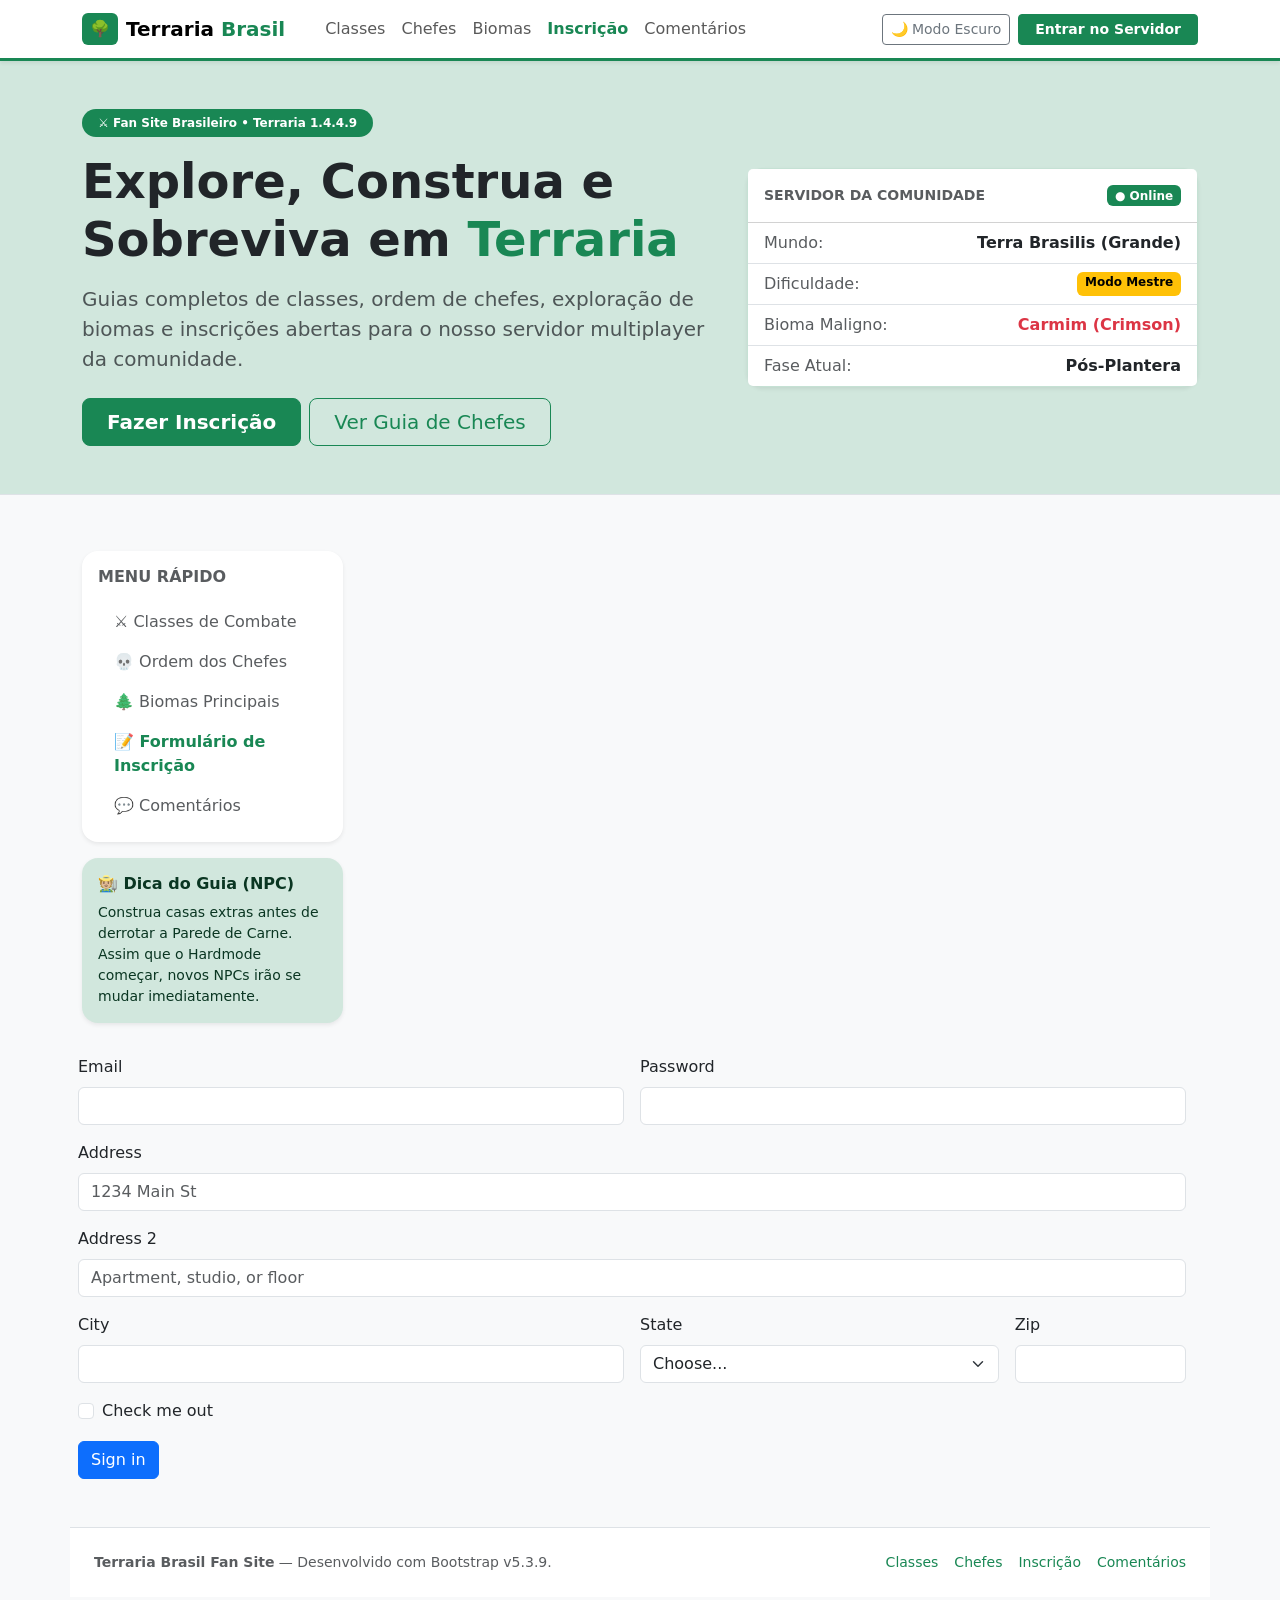
==== html/index.html @ d652e254 "rodapé" ====
<!doctype html>
<html lang="pt-BR" data-bs-theme="light">
<head>
  <meta charset="utf-8">
  <meta name="viewport" content="width=device-width, initial-scale=1">
  <title>Terraria Brasil — Fan Site Oficial da Comunidade</title>
  <link rel="stylesheet" href="../css/bootstrap.min.css">
</head>
<body class="bg-body-tertiary">

  <!-- Barra de Navegação -->
  <nav class="navbar navbar-expand-lg sticky-top bg-body border-bottom border-success border-3 shadow-sm">
    <div class="container">
      <a class="navbar-brand d-flex align-items-center gap-2 fw-bold" href="#">
        <span class="badge text-bg-success fs-6 py-2 px-2">🌳</span>
        <span>Terraria <span class="text-success">Brasil</span></span>
      </a>

      <button class="navbar-toggler" type="button" data-bs-toggle="collapse" data-bs-target="#navbarTerraria" aria-controls="navbarTerraria" aria-expanded="false" aria-label="Alternar navegação">
        <span class="navbar-toggler-icon"></span>
      </button>

      <div class="collapse navbar-collapse" id="navbarTerraria">
        <ul class="navbar-nav me-auto mb-2 mb-lg-0 ms-lg-3">
          <li class="nav-item"><a class="nav-link" href="#classes">Classes</a></li>
          <li class="nav-item"><a class="nav-link" href="#chefes">Chefes</a></li>
          <li class="nav-item"><a class="nav-link" href="#biomas">Biomas</a></li>
          <li class="nav-item"><a class="nav-link fw-semibold text-success" href="#inscricao">Inscrição</a></li>
          <li class="nav-item"><a class="nav-link" href="#comentarios">Comentários</a></li>
        </ul>

        <div class="d-flex align-items-center gap-2">
          <button id="btnTema" class="btn btn-outline-secondary btn-sm" type="button">
            🌙 Modo Escuro
          </button>
          <a href="#inscricao" class="btn btn-success btn-sm fw-semibold px-3">
            Entrar no Servidor
          </a>
        </div>
      </div>
    </div>
  </nav>

  <!-- Cabeçalho Principal -->
  <header class="bg-success-subtle border-bottom py-5">
    <div class="container">
      <div class="row align-items-center g-4">
        <div class="col-lg-7">
          <span class="badge rounded-pill text-bg-success mb-3 px-3 py-2">
            ⚔️ Fan Site Brasileiro • Terraria 1.4.4.9
          </span>
          <h1 class="display-5 fw-bold mb-3">
            Explore, Construa e Sobreviva em <span class="text-success">Terraria</span>
          </h1>
          <p class="lead text-body-secondary mb-4">
            Guias completos de classes, ordem de chefes, exploração de biomas e inscrições abertas para o nosso servidor multiplayer da comunidade.
          </p>
          <div class="d-flex flex-wrap gap-2">
            <a href="#inscricao" class="btn btn-success btn-lg px-4 fw-semibold">Fazer Inscrição</a>
            <a href="#chefes" class="btn btn-outline-success btn-lg px-4">Ver Guia de Chefes</a>
          </div>
        </div>

        <div class="col-lg-5">
          <div class="card border-success border-opacity-25 shadow-sm rounded-4">
            <div class="card-header bg-body d-flex justify-content-between align-items-center py-3">
              <span class="fw-bold text-uppercase small text-body-secondary">Servidor da Comunidade</span>
              <span class="badge text-bg-success">● Online</span>
            </div>
            <ul class="list-group list-group-flush">
              <li class="list-group-item d-flex justify-content-between">
                <span class="text-body-secondary">Mundo:</span>
                <strong>Terra Brasilis (Grande)</strong>
              </li>
              <li class="list-group-item d-flex justify-content-between">
                <span class="text-body-secondary">Dificuldade:</span>
                <span class="badge text-bg-warning">Modo Mestre</span>
              </li>
              <li class="list-group-item d-flex justify-content-between">
                <span class="text-body-secondary">Bioma Maligno:</span>
                <strong class="text-danger">Carmim (Crimson)</strong>
              </li>
              <li class="list-group-item d-flex justify-content-between">
                <span class="text-body-secondary">Fase Atual:</span>
                <strong>Pós-Plantera</strong>
              </li>
            </ul>
          </div>
        </div>
      </div>
    </div>
  </header>
    <!-- Conteúdo Principal -->
 <!-- Conteúdo Principal -->
  <main class="container my-5">
    <div class="row g-4">

      <!-- Menu Lateral -->
      <aside class="col-lg-3">
        <div class="sticky-lg-top pt-lg-2">
          <div class="card border-0 shadow-sm rounded-4 mb-3">
            <div class="card-body">
              <h2 class="h6 fw-bold text-uppercase text-body-secondary mb-3">Menu Rápido</h2>
              <div class="list-group list-group-flush">
                <a href="#classes" class="list-group-item list-group-item-action border-0 rounded-3">⚔️ Classes de Combate</a>
                <a href="#chefes" class="list-group-item list-group-item-action border-0 rounded-3">💀 Ordem dos Chefes</a>
                <a href="#biomas" class="list-group-item list-group-item-action border-0 rounded-3">🌲 Biomas Principais</a>
                <a href="#inscricao" class="list-group-item list-group-item-action border-0 rounded-3 fw-semibold text-success">📝 Formulário de Inscrição</a>
                <a href="#comentarios" class="list-group-item list-group-item-action border-0 rounded-3">💬 Comentários</a>
              </div>
            </div>
          </div>

          <div class="alert alert-success border-0 shadow-sm rounded-4 mb-0" role="alert">
            <h3 class="alert-heading h6 fw-bold">🧑🏼‍🌾 Dica do Guia (NPC)</h3>
            <p class="small mb-0">
              Construa casas extras antes de derrotar a Parede de Carne. Assim que o Hardmode começar, novos NPCs irão se mudar imediatamente.
            </p>
          </div>
        </div>
      </aside>
    <!-- Section: Form -->
    <form class="row g-3">
      <div class="col-md-6">
        <label for="inputEmail4" class="form-label">Email</label>
        <input type="email" class="form-control" id="inputEmail4">
      </div>
      <div class="col-md-6">
        <label for="inputPassword4" class="form-label">Password</label>
        <input type="password" class="form-control" id="inputPassword4">
      </div>
      <div class="col-12">
        <label for="inputAddress" class="form-label">Address</label>
        <input type="text" class="form-control" id="inputAddress" placeholder="1234 Main St">
      </div>
      <div class="col-12">
        <label for="inputAddress2" class="form-label">Address 2</label>
        <input type="text" class="form-control" id="inputAddress2" placeholder="Apartment, studio, or floor">
      </div>
      <div class="col-md-6">
        <label for="inputCity" class="form-label">City</label>
        <input type="text" class="form-control" id="inputCity">
      </div>
      <div class="col-md-4">
        <label for="inputState" class="form-label">State</label>
        <select id="inputState" class="form-select">
          <option selected>Choose...</option>
          <option>...</option>
        </select>
      </div>
      <div class="col-md-2">
        <label for="inputZip" class="form-label">Zip</label>
        <input type="text" class="form-control" id="inputZip">
      </div>
      <div class="col-12">
        <div class="form-check">
          <input class="form-check-input" type="checkbox" id="gridCheck">
          <label class="form-check-label" for="gridCheck">
            Check me out
          </label>
        </div>
      </div>
      <div class="col-12">
        <button type="submit" class="btn btn-primary">Sign in</button>
      </div>
    </form>

<!-- Rodapé -->
  <footer class="bg-body border-top py-4 mt-5">
    <div class="container d-flex flex-column flex-md-row justify-content-between align-items-center gap-2 small text-body-secondary">
      <div>
        <strong>Terraria Brasil Fan Site</strong> — Desenvolvido com Bootstrap v5.3.9.
      </div>
      <div class="d-flex gap-3">
        <a href="#classes" class="link-success text-decoration-none">Classes</a>
        <a href="#chefes" class="link-success text-decoration-none">Chefes</a>
        <a href="#inscricao" class="link-success text-decoration-none">Inscrição</a>
        <a href="#comentarios" class="link-success text-decoration-none">Comentários</a>
      </div>
    </div>
  </footer>

<script type="text/javascript" src="../js/bootstrap.bundle.min.js"></script>
</html>
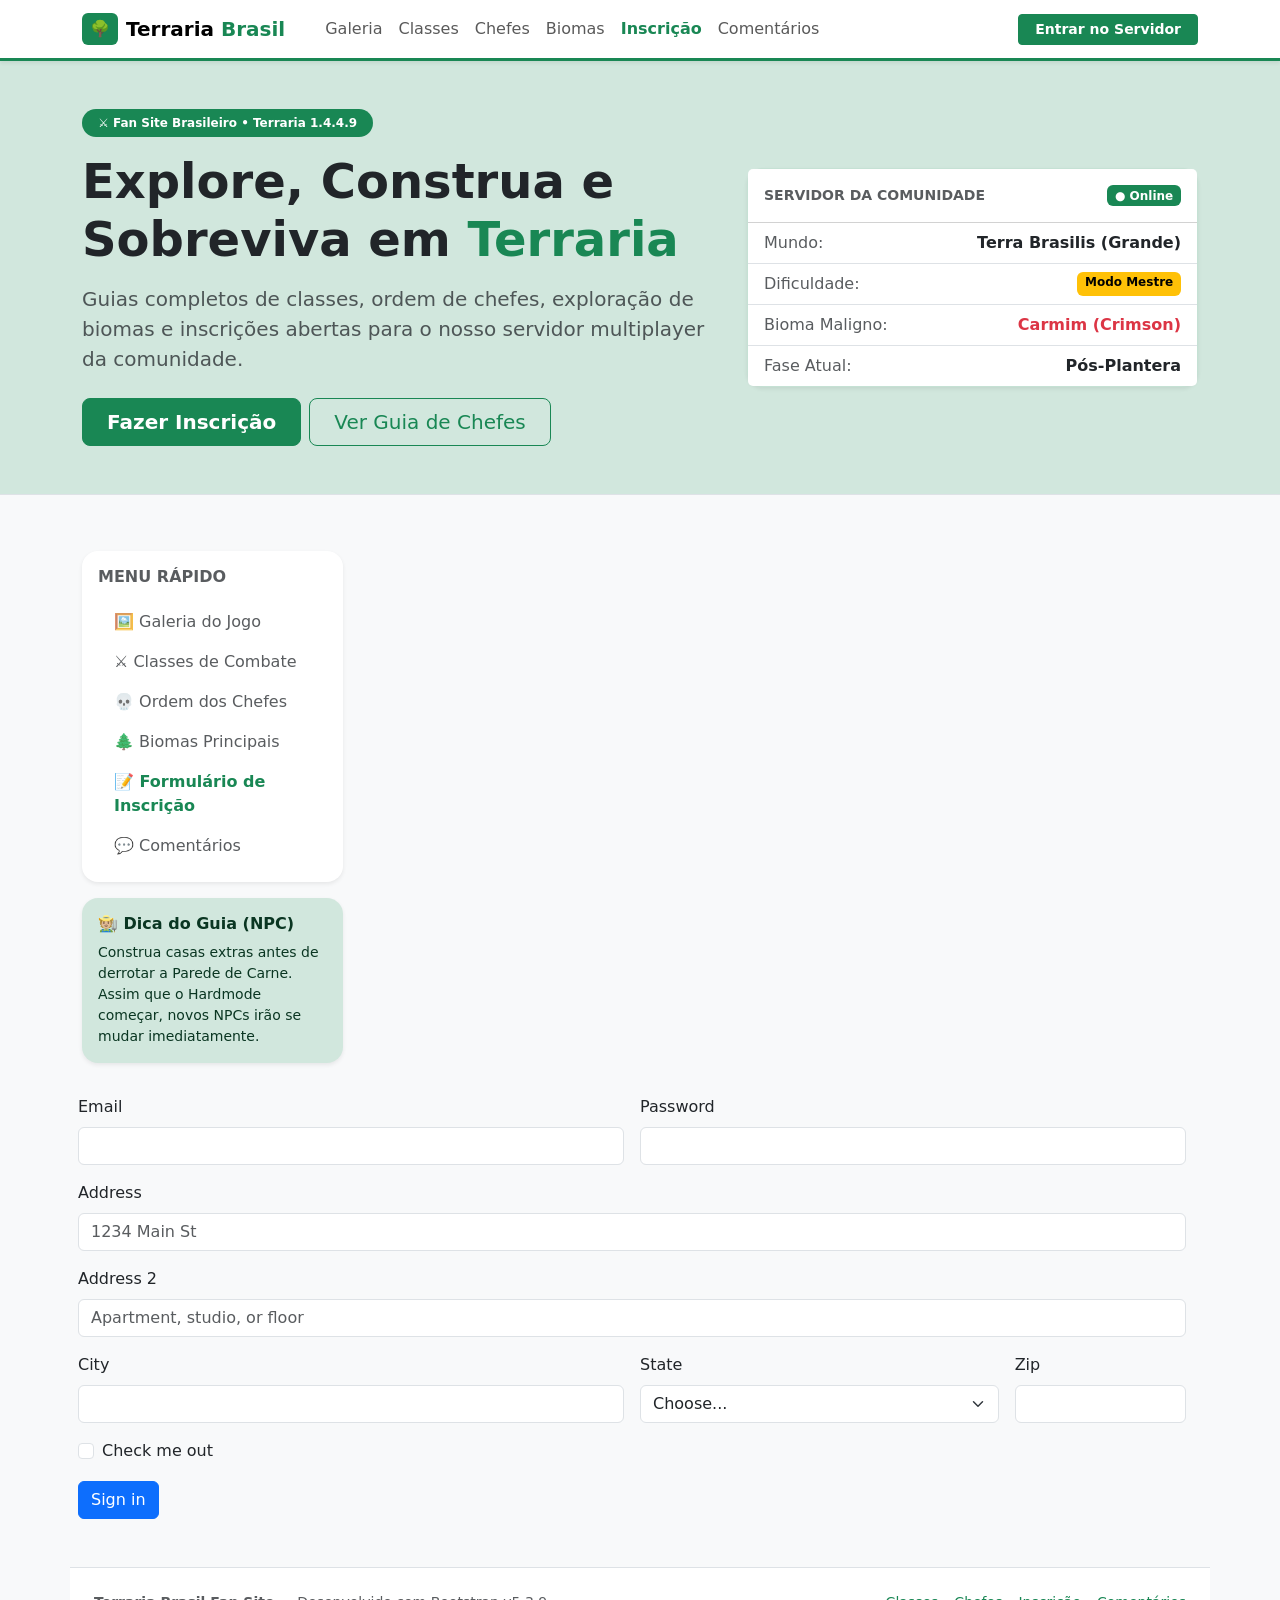
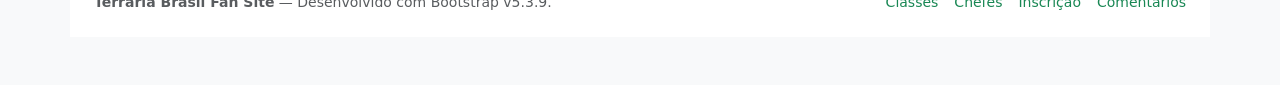
==== commit 8e3d18bc: "Não funcionou denovo" ====
--- a/html/index.html
+++ b/html/index.html
@@ -8,7 +8,7 @@
 </head>
 <body class="bg-body-tertiary">
 
-  <!-- Barra de Navegação -->
+ <!-- Barra de Navegação -->
   <nav class="navbar navbar-expand-lg sticky-top bg-body border-bottom border-success border-3 shadow-sm">
     <div class="container">
       <a class="navbar-brand d-flex align-items-center gap-2 fw-bold" href="#">
@@ -22,6 +22,7 @@
 
       <div class="collapse navbar-collapse" id="navbarTerraria">
         <ul class="navbar-nav me-auto mb-2 mb-lg-0 ms-lg-3">
+          <li class="nav-item"><a class="nav-link" href="#galeria">Galeria</a></li>
           <li class="nav-item"><a class="nav-link" href="#classes">Classes</a></li>
           <li class="nav-item"><a class="nav-link" href="#chefes">Chefes</a></li>
           <li class="nav-item"><a class="nav-link" href="#biomas">Biomas</a></li>
@@ -29,10 +30,7 @@
           <li class="nav-item"><a class="nav-link" href="#comentarios">Comentários</a></li>
         </ul>
 
-        <div class="d-flex align-items-center gap-2">
-          <button id="btnTema" class="btn btn-outline-secondary btn-sm" type="button">
-            🌙 Modo Escuro
-          </button>
+        <div class="d-flex">
           <a href="#inscricao" class="btn btn-success btn-sm fw-semibold px-3">
             Entrar no Servidor
           </a>
@@ -41,7 +39,7 @@
     </div>
   </nav>
 
-  <!-- Cabeçalho Principal -->
+  <!-- Cabeçalho Principal (Hero) -->
   <header class="bg-success-subtle border-bottom py-5">
     <div class="container">
       <div class="row align-items-center g-4">
@@ -90,8 +88,8 @@
       </div>
     </div>
   </header>
-    <!-- Conteúdo Principal -->
- <!-- Conteúdo Principal -->
+
+  <!-- Conteúdo Principal -->
   <main class="container my-5">
     <div class="row g-4">
 
@@ -102,6 +100,7 @@
             <div class="card-body">
               <h2 class="h6 fw-bold text-uppercase text-body-secondary mb-3">Menu Rápido</h2>
               <div class="list-group list-group-flush">
+                <a href="#galeria" class="list-group-item list-group-item-action border-0 rounded-3">🖼️ Galeria do Jogo</a>
                 <a href="#classes" class="list-group-item list-group-item-action border-0 rounded-3">⚔️ Classes de Combate</a>
                 <a href="#chefes" class="list-group-item list-group-item-action border-0 rounded-3">💀 Ordem dos Chefes</a>
                 <a href="#biomas" class="list-group-item list-group-item-action border-0 rounded-3">🌲 Biomas Principais</a>
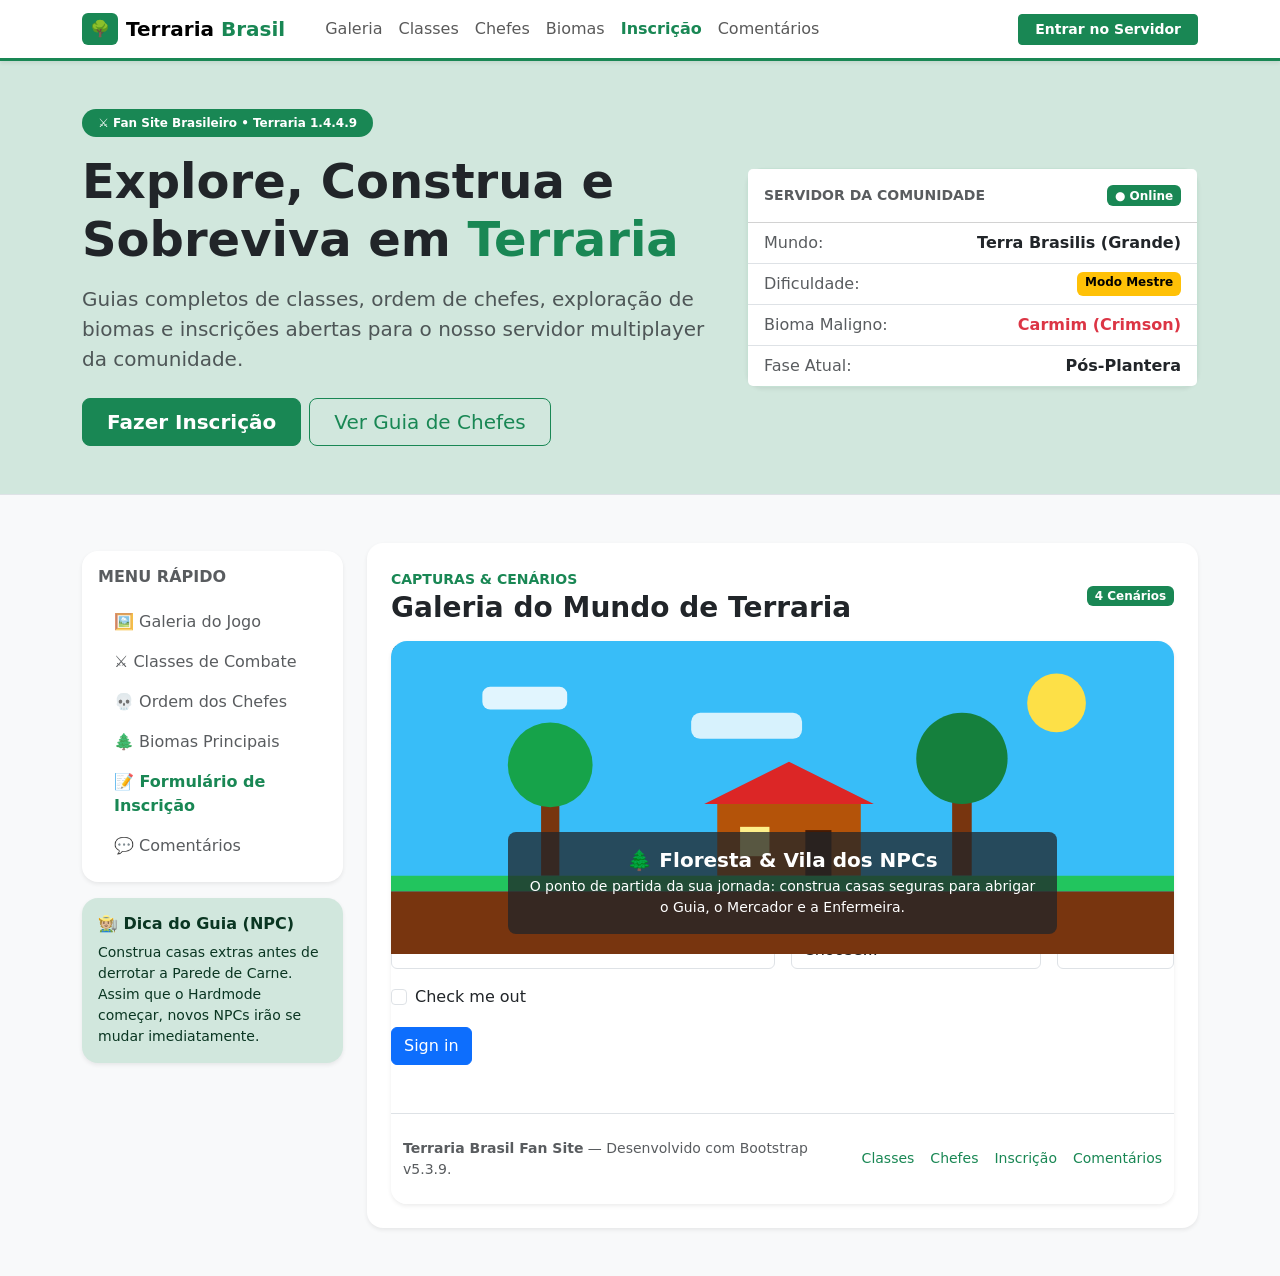
==== commit f53ec704: "inicio do carrousel de imagens" ====
--- a/html/index.html
+++ b/html/index.html
@@ -118,6 +118,38 @@
           </div>
         </div>
       </aside>
+
+      <!-- Seções do Site -->
+      <div class="col-lg-9 d-flex flex-column gap-4">
+
+        <!-- Seção 1: Carrossel de Imagens do Jogo -->
+        <section id="galeria" class="card border-0 shadow-sm rounded-4">
+          <div class="card-body p-4">
+            <div class="d-flex justify-content-between align-items-center mb-3">
+              <div>
+                <span class="text-success fw-semibold small text-uppercase">Capturas &amp; Cenários</span>
+                <h2 class="h3 fw-bold mb-0">Galeria do Mundo de Terraria</h2>
+              </div>
+              <span class="badge text-bg-success">4 Cenários</span>
+            </div>
+
+            <div id="carouselTerraria" class="carousel slide rounded-4 overflow-hidden shadow-sm" data-bs-ride="carousel">
+              <div class="carousel-indicators">
+                <button type="button" data-bs-target="#carouselTerraria" data-bs-slide-to="0" class="active" aria-current="true" aria-label="Slide 1"></button>
+                <button type="button" data-bs-target="#carouselTerraria" data-bs-slide-to="1" aria-label="Slide 2"></button>
+                <button type="button" data-bs-target="#carouselTerraria" data-bs-slide-to="2" aria-label="Slide 3"></button>
+                <button type="button" data-bs-target="#carouselTerraria" data-bs-slide-to="3" aria-label="Slide 4"></button>
+              </div>
+
+              <div class="carousel-inner">
+                <!-- Slide 1: Floresta e Vila Inicial -->
+                <div class="carousel-item active">
+                  <img src="data:image/svg+xml;utf8,<svg xmlns='http://www.w3.org/2000/svg' viewBox='0 0 1200 480'><rect width='1200' height='480' fill='%2338bdf8'/><circle cx='1020' cy='95' r='45' fill='%23fde047'/><rect x='140' y='70' width='130' height='35' rx='12' fill='%23ffffff' opacity='0.85'/><rect x='460' y='110' width='170' height='40' rx='14' fill='%23ffffff' opacity='0.8'/><rect x='230' y='210' width='28' height='150' fill='%2378350f'/><circle cx='244' cy='190' r='65' fill='%2316a34a'/><rect x='860' y='200' width='30' height='160' fill='%2378350f'/><circle cx='875' cy='180' r='70' fill='%2315803d'/><rect x='500' y='250' width='220' height='110' fill='%23b45309'/><polygon points='480,250 610,185 740,250' fill='%23dc2626'/><rect x='535' y='285' width='45' height='45' fill='%23fef08a'/><rect x='635' y='290' width='40' height='70' fill='%23451a03'/><rect y='360' width='1200' height='24' fill='%2322c55e'/><rect y='384' width='1200' height='96' fill='%2378350f'/></svg>" class="d-block w-100" alt="Floresta e Vila Inicial em Terraria">
+                  <div class="carousel-caption d-none d-md-block bg-dark bg-opacity-75 rounded-3 p-3">
+                    <h3 class="h5 fw-bold mb-1">🌲 Floresta &amp; Vila dos NPCs</h3>
+                    <p class="small mb-0">O ponto de partida da sua jornada: construa casas seguras para abrigar o Guia, o Mercador e a Enfermeira.</p>
+                  </div>
+                </div>
     <!-- Section: Form -->
     <form class="row g-3">
       <div class="col-md-6">
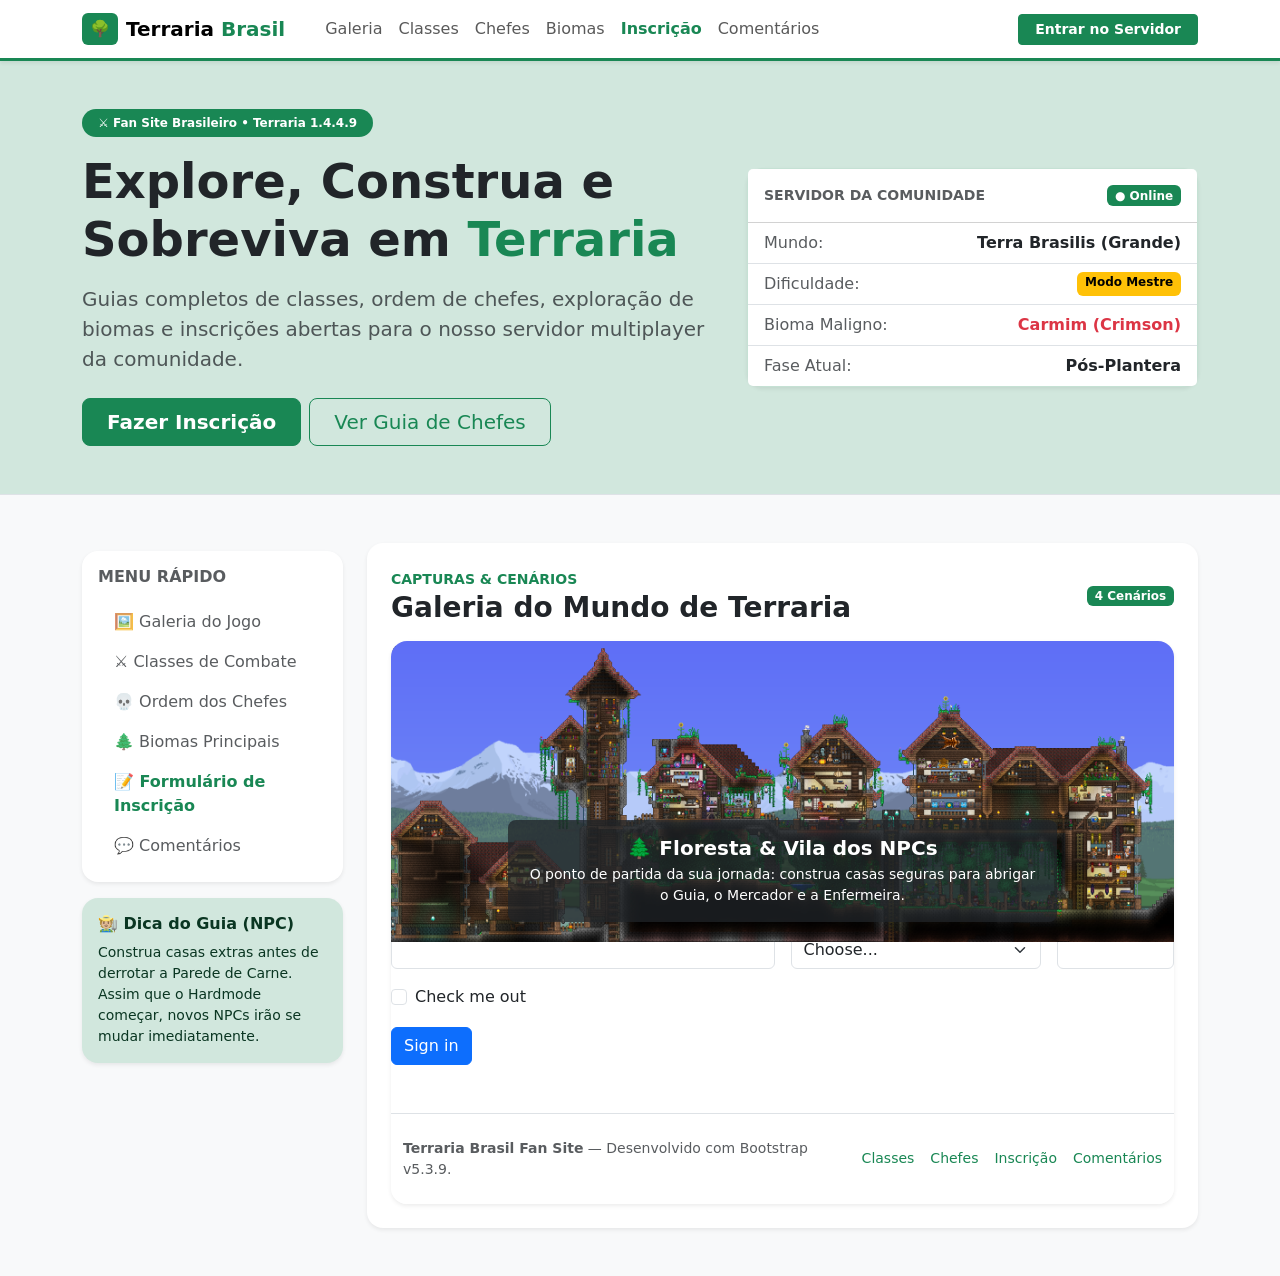
==== commit d161a573: "Adição de imagem ao carrousel slide 1" ====
--- a/html/index.html
+++ b/html/index.html
@@ -144,7 +144,7 @@
               <div class="carousel-inner">
                 <!-- Slide 1: Floresta e Vila Inicial -->
                 <div class="carousel-item active">
-                  <img src="data:image/svg+xml;utf8,<svg xmlns='http://www.w3.org/2000/svg' viewBox='0 0 1200 480'><rect width='1200' height='480' fill='%2338bdf8'/><circle cx='1020' cy='95' r='45' fill='%23fde047'/><rect x='140' y='70' width='130' height='35' rx='12' fill='%23ffffff' opacity='0.85'/><rect x='460' y='110' width='170' height='40' rx='14' fill='%23ffffff' opacity='0.8'/><rect x='230' y='210' width='28' height='150' fill='%2378350f'/><circle cx='244' cy='190' r='65' fill='%2316a34a'/><rect x='860' y='200' width='30' height='160' fill='%2378350f'/><circle cx='875' cy='180' r='70' fill='%2315803d'/><rect x='500' y='250' width='220' height='110' fill='%23b45309'/><polygon points='480,250 610,185 740,250' fill='%23dc2626'/><rect x='535' y='285' width='45' height='45' fill='%23fef08a'/><rect x='635' y='290' width='40' height='70' fill='%23451a03'/><rect y='360' width='1200' height='24' fill='%2322c55e'/><rect y='384' width='1200' height='96' fill='%2378350f'/></svg>" class="d-block w-100" alt="Floresta e Vila Inicial em Terraria">
+                  <img src="../img/vila.png" class="d-block w-100" alt="Vila Inicial em Terraria">
                   <div class="carousel-caption d-none d-md-block bg-dark bg-opacity-75 rounded-3 p-3">
                     <h3 class="h5 fw-bold mb-1">🌲 Floresta &amp; Vila dos NPCs</h3>
                     <p class="small mb-0">O ponto de partida da sua jornada: construa casas seguras para abrigar o Guia, o Mercador e a Enfermeira.</p>
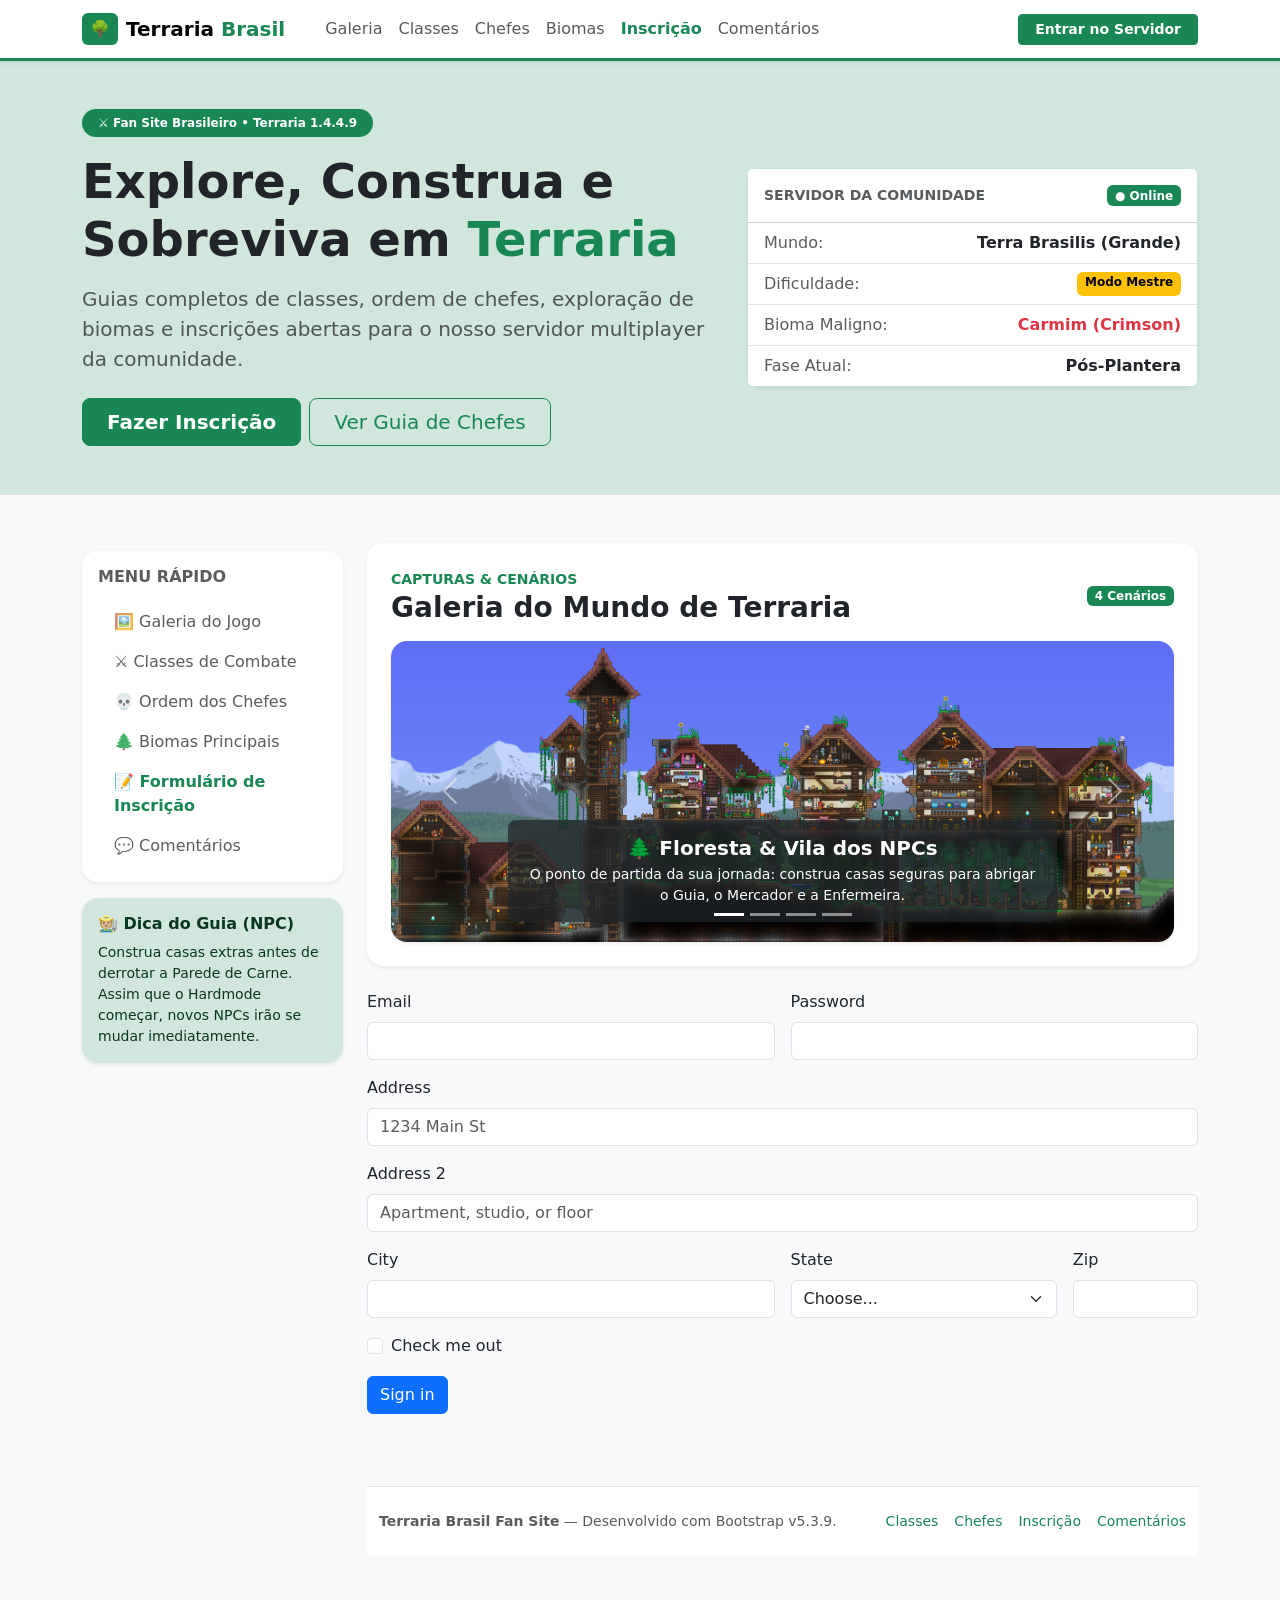
==== commit cf538f94: "Fim dos slides" ====
--- a/html/index.html
+++ b/html/index.html
@@ -150,6 +150,45 @@
                     <p class="small mb-0">O ponto de partida da sua jornada: construa casas seguras para abrigar o Guia, o Mercador e a Enfermeira.</p>
                   </div>
                 </div>
+                <!-- Slide 2: Cavernas de Cristal -->
+                <div class="carousel-item">
+                  <img src="../img/cavernacristal.png" class="d-block w-100" alt="Cavernas Subterrâneas de Cristal">
+                  <div class="carousel-caption d-none d-md-block bg-dark bg-opacity-75 rounded-3 p-3">
+                    <h3 class="h5 fw-bold mb-1">💎 Cavernas Subterrâneas &amp; Cristais</h3>
+                    <p class="small mb-0">Explore as profundezas em busca de minérios raros, baús dourados, Cristais de Vida e Fragmentos de Cristal no Hardmode.</p>
+                  </div>
+                </div>
+
+                <!-- Slide 3: Selva Subterrânea e Bulbo da Plantera -->
+                <div class="carousel-item">
+                  <img src="../img/selva.png" class="d-block w-100" alt="Selva Subterrânea e Bulbo da Plantera">
+                  <div class="carousel-caption d-none d-md-block bg-dark bg-opacity-75 rounded-3 p-3">
+                    <h3 class="h5 fw-bold mb-1">🌺 Selva Subterrânea &amp; Bulbo da Plantera</h3>
+                    <p class="small mb-0">Prepare sua arena antes de quebrar o misterioso bulbo brilhante que desperta a guardiã da selva.</p>
+                  </div>
+                </div>
+
+                <!-- Slide 4: O Consagrado (The Hallow) -->
+                <div class="carousel-item">
+                  <img src="../img/sagrado.png" class="d-block w-100" alt="O Consagrado em Terraria">
+                  <div class="carousel-caption d-none d-md-block bg-dark bg-opacity-75 rounded-3 p-3">
+                    <h3 class="h5 fw-bold mb-1">🦄 O Consagrado (The Hallow)</h3>
+                    <p class="small mb-0">Bioma mágico do Hardmode repleto de arco-íris, fadas brilhantes, unicórnios e a poderosa Imperatriz da Luz.</p>
+                  </div>
+                </div>
+              </div>
+
+              <button class="carousel-control-prev" type="button" data-bs-target="#carouselTerraria" data-bs-slide="prev">
+                <span class="carousel-control-prev-icon" aria-hidden="true"></span>
+                <span class="visually-hidden">Anterior</span>
+              </button>
+              <button class="carousel-control-next" type="button" data-bs-target="#carouselTerraria" data-bs-slide="next">
+                <span class="carousel-control-next-icon" aria-hidden="true"></span>
+                <span class="visually-hidden">Próximo</span>
+              </button>
+            </div>
+          </div>
+        </section>
     <!-- Section: Form -->
     <form class="row g-3">
       <div class="col-md-6">
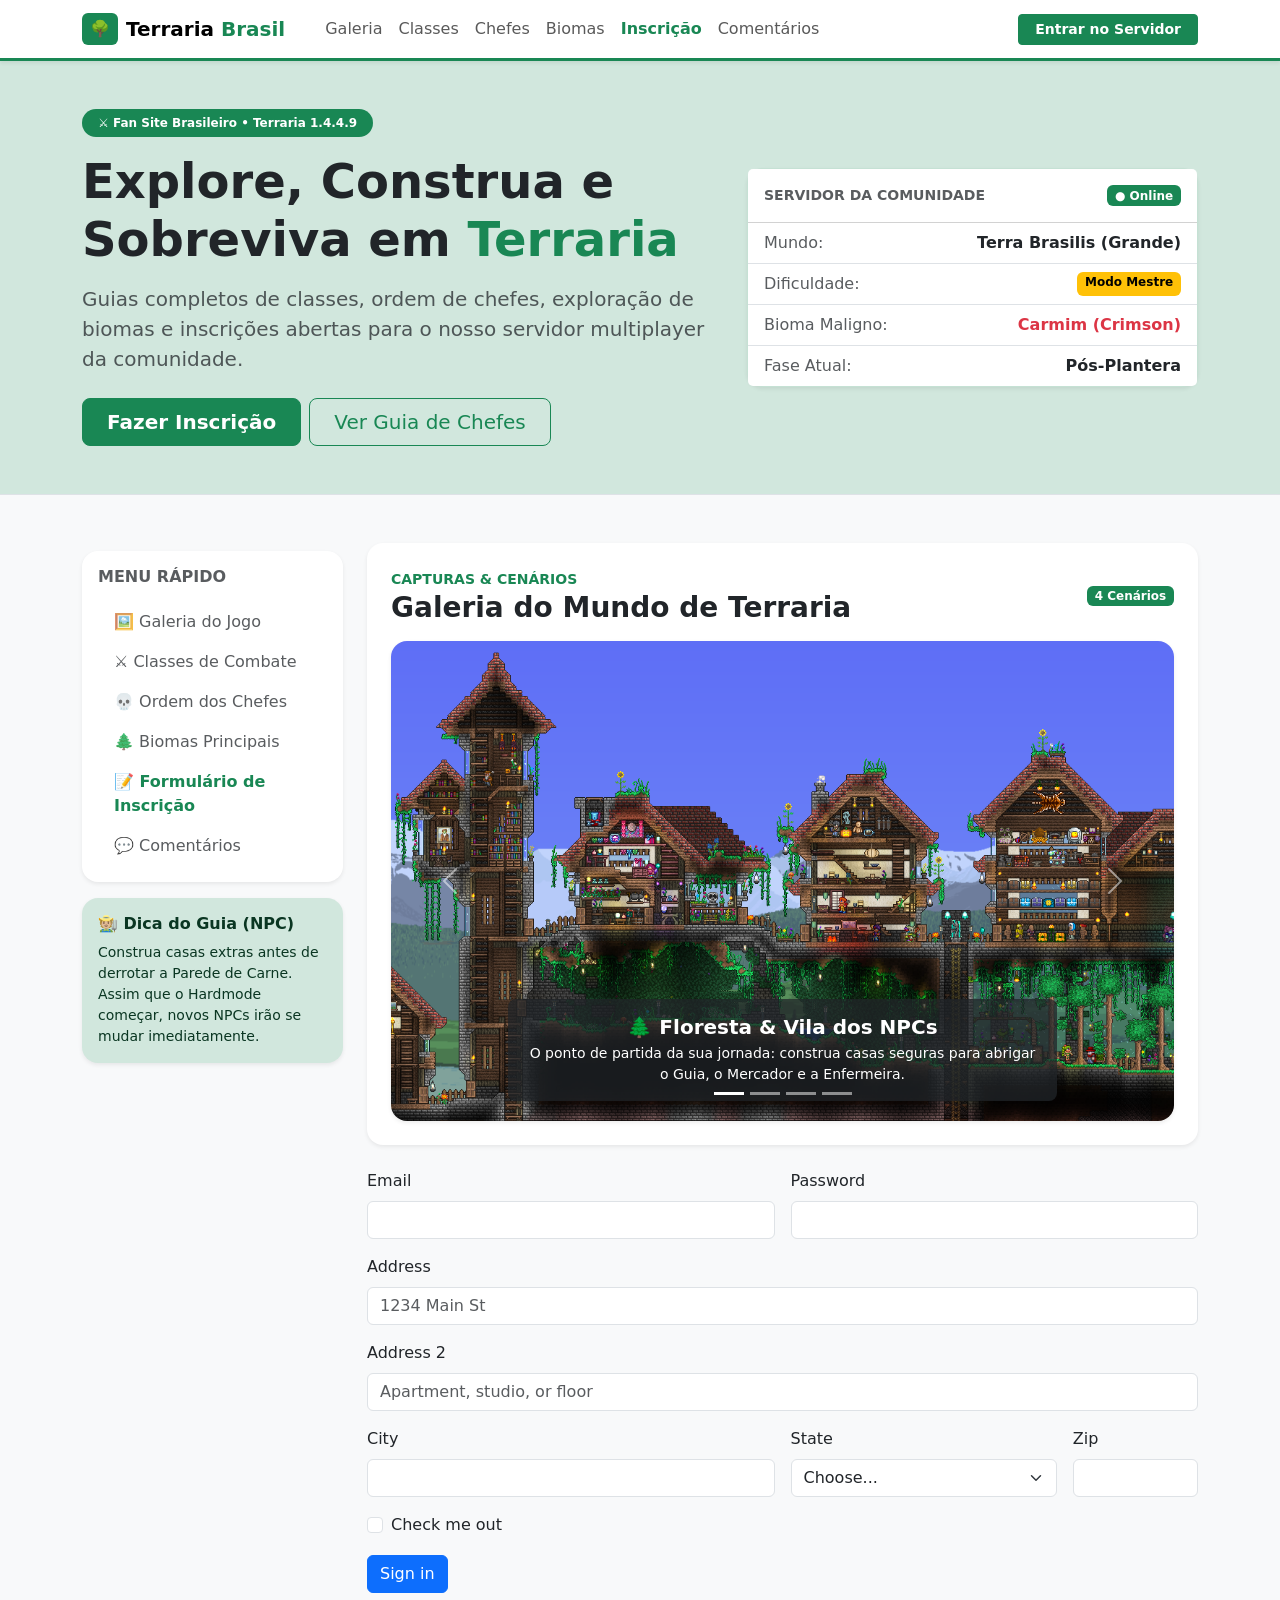
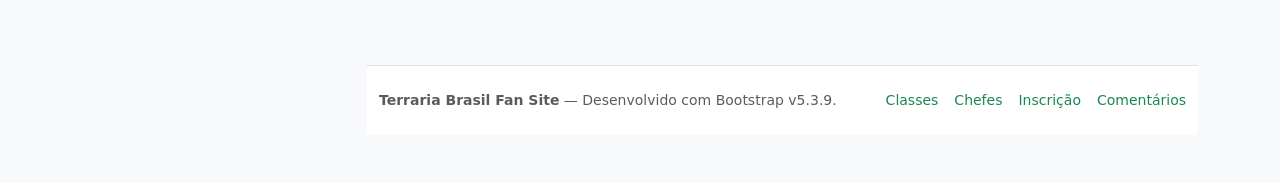
==== commit 2074e269: "ajeitei o tamanho dos slides" ====
--- a/html/index.html
+++ b/html/index.html
@@ -144,7 +144,7 @@
               <div class="carousel-inner">
                 <!-- Slide 1: Floresta e Vila Inicial -->
                 <div class="carousel-item active">
-                  <img src="../img/vila.png" class="d-block w-100" alt="Vila Inicial em Terraria">
+                  <img src="../img/vila.png" class="d-block w-100 object-fit-cover" style="height: 480px;" alt="Vila Inicial em Terraria">
                   <div class="carousel-caption d-none d-md-block bg-dark bg-opacity-75 rounded-3 p-3">
                     <h3 class="h5 fw-bold mb-1">🌲 Floresta &amp; Vila dos NPCs</h3>
                     <p class="small mb-0">O ponto de partida da sua jornada: construa casas seguras para abrigar o Guia, o Mercador e a Enfermeira.</p>
@@ -152,7 +152,7 @@
                 </div>
                 <!-- Slide 2: Cavernas de Cristal -->
                 <div class="carousel-item">
-                  <img src="../img/cavernacristal.png" class="d-block w-100" alt="Cavernas Subterrâneas de Cristal">
+                  <img src="../img/cavernacristal.png" class="d-block w-100 object-fit-cover" style="height: 480px;" alt="Cavernas Subterrâneas de Cristal">
                   <div class="carousel-caption d-none d-md-block bg-dark bg-opacity-75 rounded-3 p-3">
                     <h3 class="h5 fw-bold mb-1">💎 Cavernas Subterrâneas &amp; Cristais</h3>
                     <p class="small mb-0">Explore as profundezas em busca de minérios raros, baús dourados, Cristais de Vida e Fragmentos de Cristal no Hardmode.</p>
@@ -161,7 +161,7 @@
 
                 <!-- Slide 3: Selva Subterrânea e Bulbo da Plantera -->
                 <div class="carousel-item">
-                  <img src="../img/selva.png" class="d-block w-100" alt="Selva Subterrânea e Bulbo da Plantera">
+                  <img src="../img/selva.png" class="d-block w-100 object-fit-cover" style="height: 480px;" alt="Selva Subterrânea e Bulbo da Plantera">
                   <div class="carousel-caption d-none d-md-block bg-dark bg-opacity-75 rounded-3 p-3">
                     <h3 class="h5 fw-bold mb-1">🌺 Selva Subterrânea &amp; Bulbo da Plantera</h3>
                     <p class="small mb-0">Prepare sua arena antes de quebrar o misterioso bulbo brilhante que desperta a guardiã da selva.</p>
@@ -170,7 +170,7 @@
 
                 <!-- Slide 4: O Consagrado (The Hallow) -->
                 <div class="carousel-item">
-                  <img src="../img/sagrado.png" class="d-block w-100" alt="O Consagrado em Terraria">
+                  <img src="../img/sagrado.png" class="d-block w-100 object-fit-cover" style="height: 480px;" alt="O Consagrado em Terraria">
                   <div class="carousel-caption d-none d-md-block bg-dark bg-opacity-75 rounded-3 p-3">
                     <h3 class="h5 fw-bold mb-1">🦄 O Consagrado (The Hallow)</h3>
                     <p class="small mb-0">Bioma mágico do Hardmode repleto de arco-íris, fadas brilhantes, unicórnios e a poderosa Imperatriz da Luz.</p>
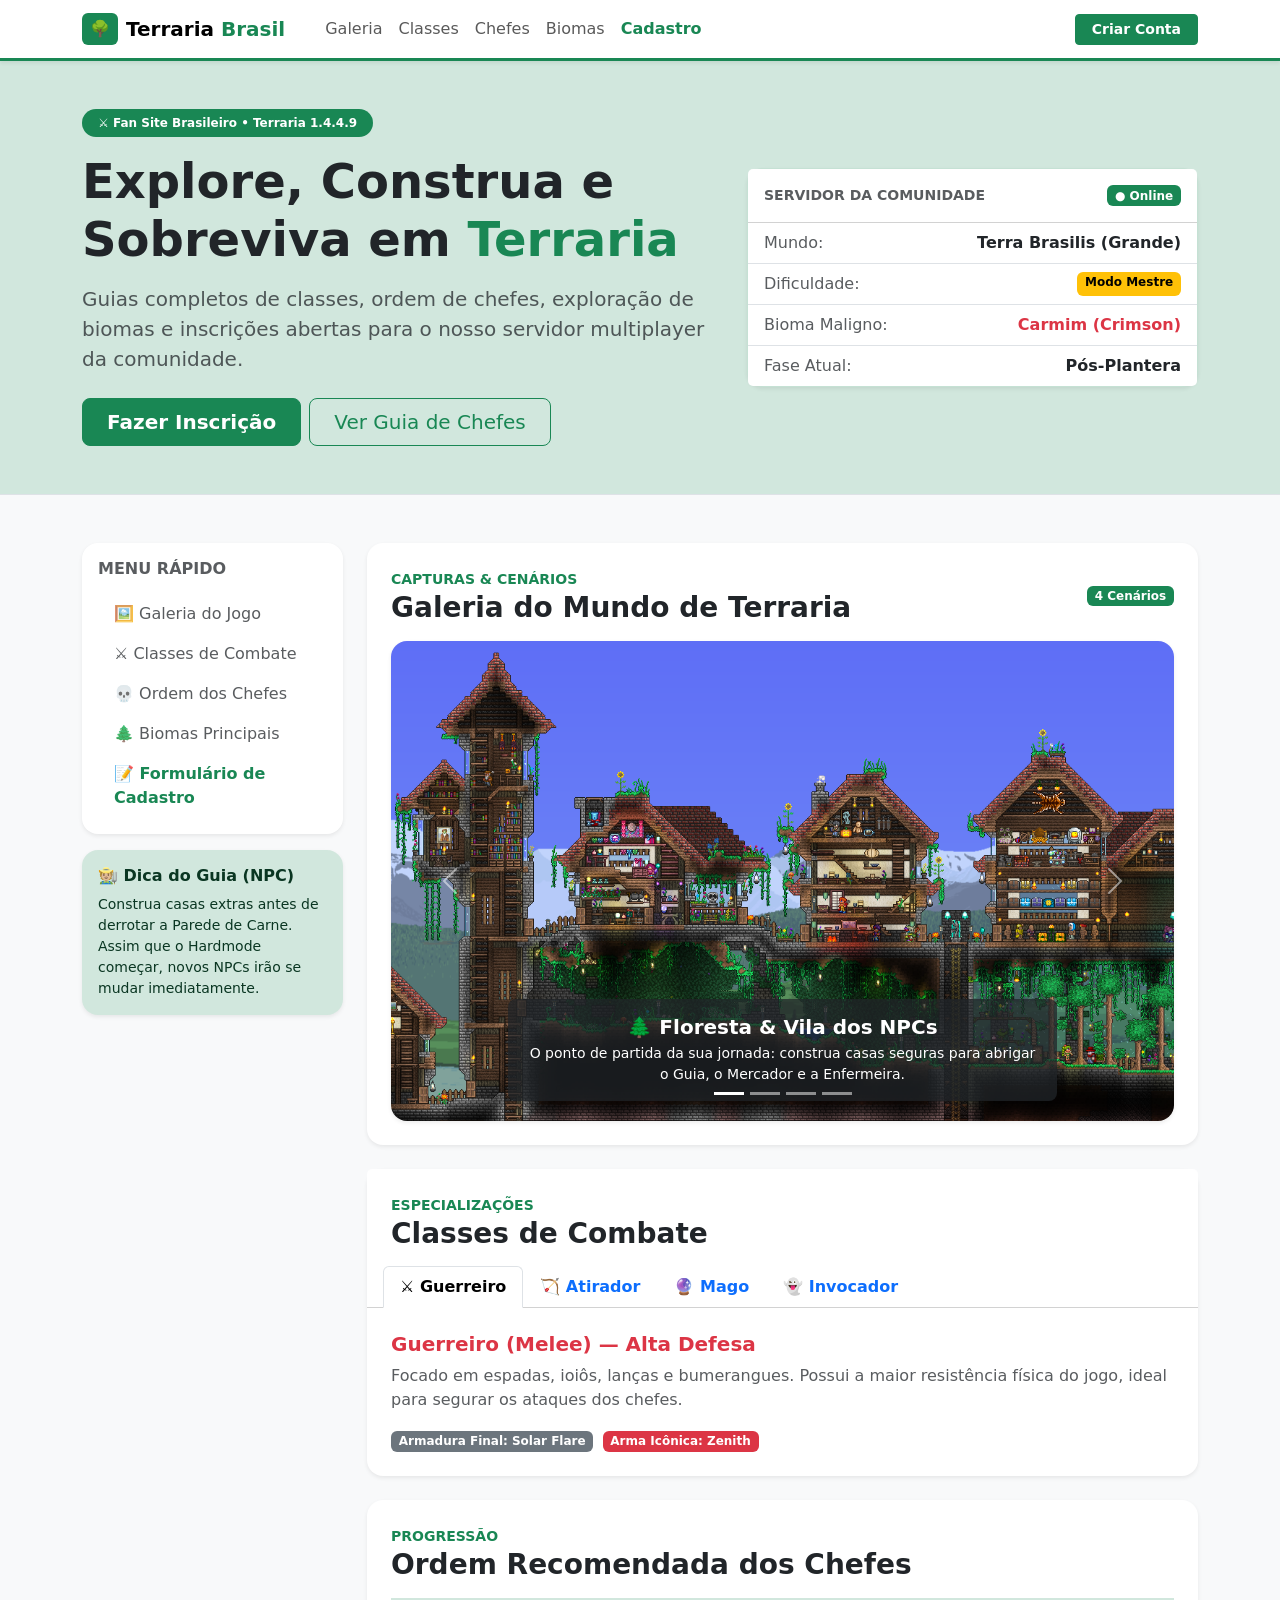
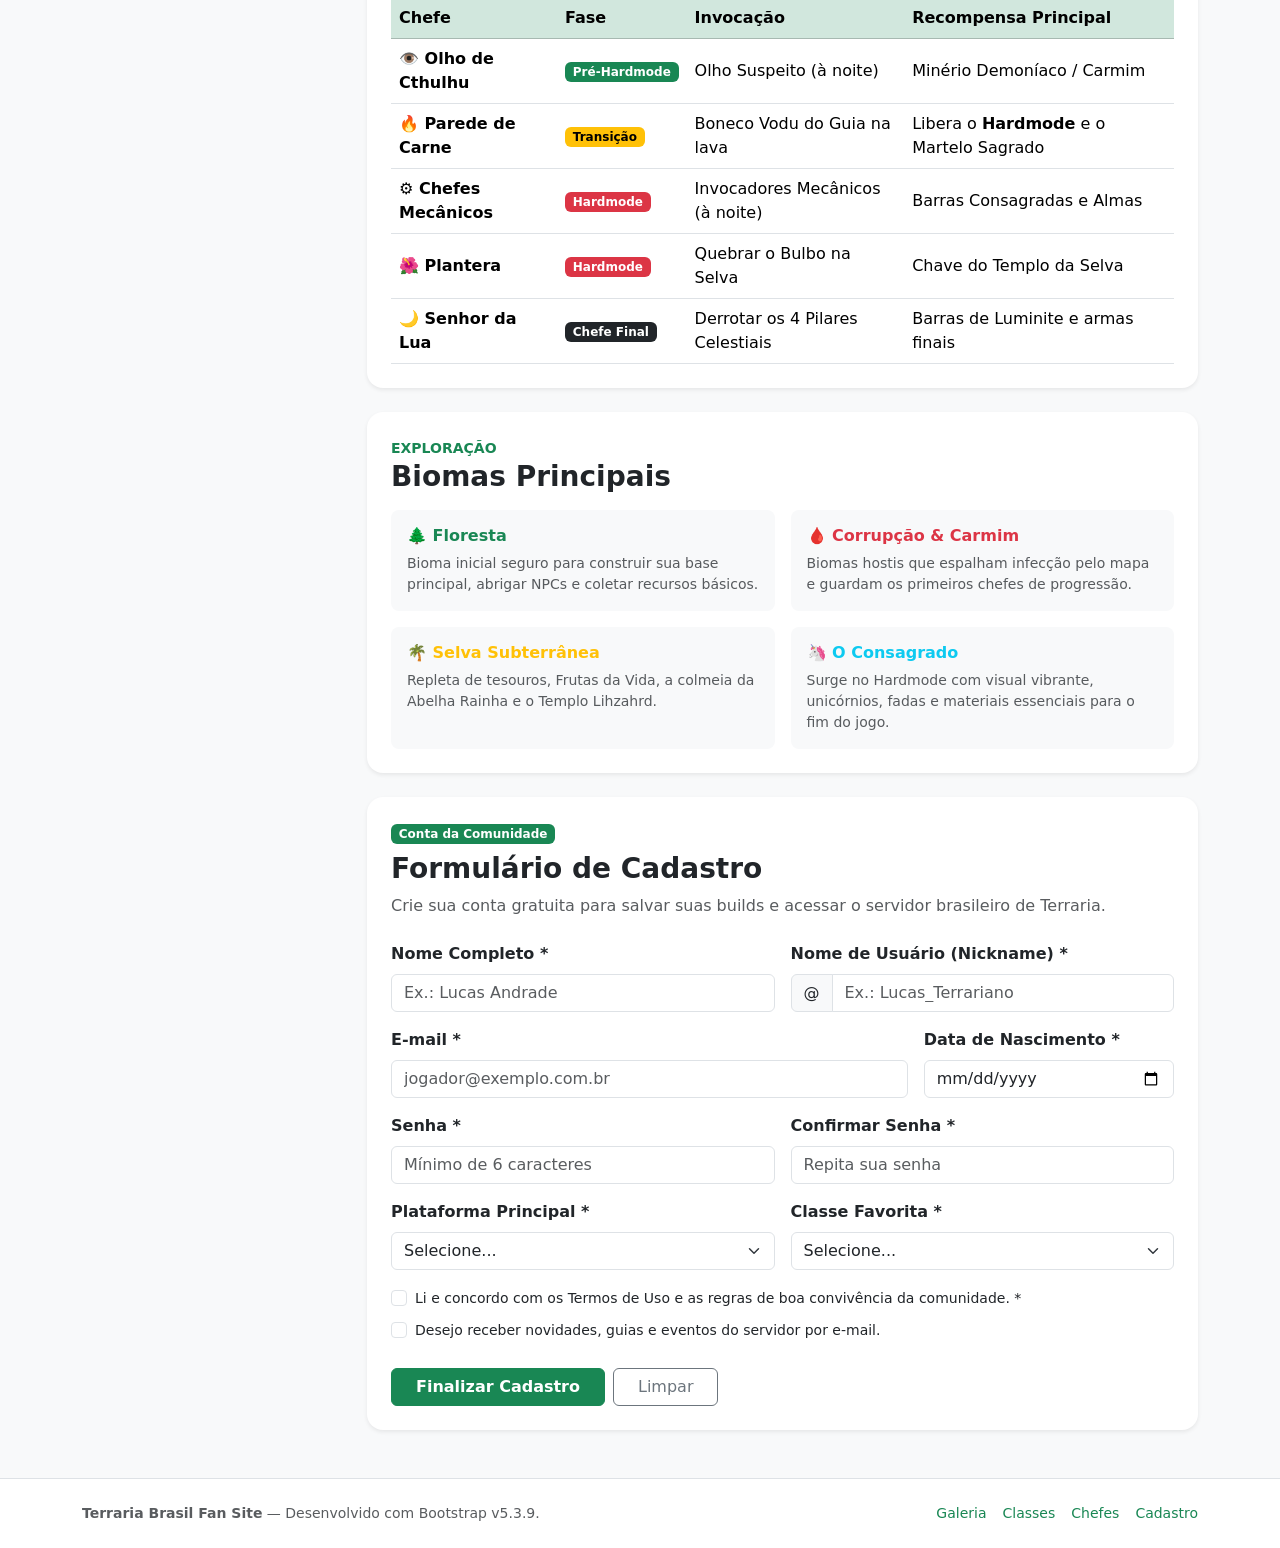
==== commit 5a8857e2: "Finalizações e remoção de espaços brancos" ====
--- a/html/index.html
+++ b/html/index.html
@@ -7,38 +7,32 @@
   <link rel="stylesheet" href="../css/bootstrap.min.css">
 </head>
 <body class="bg-body-tertiary">
-
- <!-- Barra de Navegação -->
-  <nav class="navbar navbar-expand-lg sticky-top bg-body border-bottom border-success border-3 shadow-sm">
+<!-- Barra de Navegação -->
+<nav class="navbar navbar-expand-lg sticky-top z-3 bg-body border-bottom border-success border-3 shadow-sm">
     <div class="container">
       <a class="navbar-brand d-flex align-items-center gap-2 fw-bold" href="#">
         <span class="badge text-bg-success fs-6 py-2 px-2">🌳</span>
         <span>Terraria <span class="text-success">Brasil</span></span>
       </a>
-
       <button class="navbar-toggler" type="button" data-bs-toggle="collapse" data-bs-target="#navbarTerraria" aria-controls="navbarTerraria" aria-expanded="false" aria-label="Alternar navegação">
         <span class="navbar-toggler-icon"></span>
       </button>
-
       <div class="collapse navbar-collapse" id="navbarTerraria">
         <ul class="navbar-nav me-auto mb-2 mb-lg-0 ms-lg-3">
           <li class="nav-item"><a class="nav-link" href="#galeria">Galeria</a></li>
           <li class="nav-item"><a class="nav-link" href="#classes">Classes</a></li>
           <li class="nav-item"><a class="nav-link" href="#chefes">Chefes</a></li>
           <li class="nav-item"><a class="nav-link" href="#biomas">Biomas</a></li>
-          <li class="nav-item"><a class="nav-link fw-semibold text-success" href="#inscricao">Inscrição</a></li>
-          <li class="nav-item"><a class="nav-link" href="#comentarios">Comentários</a></li>
+          <li class="nav-item"><a class="nav-link fw-semibold text-success" href="#cadastro">Cadastro</a></li>
         </ul>
-
         <div class="d-flex">
-          <a href="#inscricao" class="btn btn-success btn-sm fw-semibold px-3">
-            Entrar no Servidor
+          <a href="#cadastro" class="btn btn-success btn-sm fw-semibold px-3">
+            Criar Conta
           </a>
         </div>
       </div>
     </div>
   </nav>
-
   <!-- Cabeçalho Principal (Hero) -->
   <header class="bg-success-subtle border-bottom py-5">
     <div class="container">
@@ -54,11 +48,10 @@
             Guias completos de classes, ordem de chefes, exploração de biomas e inscrições abertas para o nosso servidor multiplayer da comunidade.
           </p>
           <div class="d-flex flex-wrap gap-2">
-            <a href="#inscricao" class="btn btn-success btn-lg px-4 fw-semibold">Fazer Inscrição</a>
+            <a href="#cadastro" class="btn btn-success btn-lg px-4 fw-semibold">Fazer Inscrição</a>
             <a href="#chefes" class="btn btn-outline-success btn-lg px-4">Ver Guia de Chefes</a>
           </div>
         </div>
-
         <div class="col-lg-5">
           <div class="card border-success border-opacity-25 shadow-sm rounded-4">
             <div class="card-header bg-body d-flex justify-content-between align-items-center py-3">
@@ -88,14 +81,12 @@
       </div>
     </div>
   </header>
-
   <!-- Conteúdo Principal -->
   <main class="container my-5">
     <div class="row g-4">
-
-      <!-- Menu Lateral -->
-      <aside class="col-lg-3">
-        <div class="sticky-lg-top pt-lg-2">
+<!-- Menu Lateral -->
+<aside class="col-lg-3">
+        <div class="sticky-lg-top z-1" style="top: 5.5rem;">
           <div class="card border-0 shadow-sm rounded-4 mb-3">
             <div class="card-body">
               <h2 class="h6 fw-bold text-uppercase text-body-secondary mb-3">Menu Rápido</h2>
@@ -104,12 +95,10 @@
                 <a href="#classes" class="list-group-item list-group-item-action border-0 rounded-3">⚔️ Classes de Combate</a>
                 <a href="#chefes" class="list-group-item list-group-item-action border-0 rounded-3">💀 Ordem dos Chefes</a>
                 <a href="#biomas" class="list-group-item list-group-item-action border-0 rounded-3">🌲 Biomas Principais</a>
-                <a href="#inscricao" class="list-group-item list-group-item-action border-0 rounded-3 fw-semibold text-success">📝 Formulário de Inscrição</a>
-                <a href="#comentarios" class="list-group-item list-group-item-action border-0 rounded-3">💬 Comentários</a>
-              </div>
-            </div>
-          </div>
-
+                <a href="#cadastro" class="list-group-item list-group-item-action border-0 rounded-3 fw-semibold text-success">📝 Formulário de Cadastro</a>
+              </div>
+            </div>
+          </div>
           <div class="alert alert-success border-0 shadow-sm rounded-4 mb-0" role="alert">
             <h3 class="alert-heading h6 fw-bold">🧑🏼‍🌾 Dica do Guia (NPC)</h3>
             <p class="small mb-0">
@@ -118,10 +107,8 @@
           </div>
         </div>
       </aside>
-
       <!-- Seções do Site -->
       <div class="col-lg-9 d-flex flex-column gap-4">
-
         <!-- Seção 1: Carrossel de Imagens do Jogo -->
         <section id="galeria" class="card border-0 shadow-sm rounded-4">
           <div class="card-body p-4">
@@ -132,7 +119,6 @@
               </div>
               <span class="badge text-bg-success">4 Cenários</span>
             </div>
-
             <div id="carouselTerraria" class="carousel slide rounded-4 overflow-hidden shadow-sm" data-bs-ride="carousel">
               <div class="carousel-indicators">
                 <button type="button" data-bs-target="#carouselTerraria" data-bs-slide-to="0" class="active" aria-current="true" aria-label="Slide 1"></button>
@@ -140,7 +126,6 @@
                 <button type="button" data-bs-target="#carouselTerraria" data-bs-slide-to="2" aria-label="Slide 3"></button>
                 <button type="button" data-bs-target="#carouselTerraria" data-bs-slide-to="3" aria-label="Slide 4"></button>
               </div>
-
               <div class="carousel-inner">
                 <!-- Slide 1: Floresta e Vila Inicial -->
                 <div class="carousel-item active">
@@ -158,7 +143,6 @@
                     <p class="small mb-0">Explore as profundezas em busca de minérios raros, baús dourados, Cristais de Vida e Fragmentos de Cristal no Hardmode.</p>
                   </div>
                 </div>
-
                 <!-- Slide 3: Selva Subterrânea e Bulbo da Plantera -->
                 <div class="carousel-item">
                   <img src="../img/selva.png" class="d-block w-100 object-fit-cover" style="height: 480px;" alt="Selva Subterrânea e Bulbo da Plantera">
@@ -167,7 +151,6 @@
                     <p class="small mb-0">Prepare sua arena antes de quebrar o misterioso bulbo brilhante que desperta a guardiã da selva.</p>
                   </div>
                 </div>
-
                 <!-- Slide 4: O Consagrado (The Hallow) -->
                 <div class="carousel-item">
                   <img src="../img/sagrado.png" class="d-block w-100 object-fit-cover" style="height: 480px;" alt="O Consagrado em Terraria">
@@ -177,7 +160,6 @@
                   </div>
                 </div>
               </div>
-
               <button class="carousel-control-prev" type="button" data-bs-target="#carouselTerraria" data-bs-slide="prev">
                 <span class="carousel-control-prev-icon" aria-hidden="true"></span>
                 <span class="visually-hidden">Anterior</span>
@@ -189,66 +171,344 @@
             </div>
           </div>
         </section>
-    <!-- Section: Form -->
-    <form class="row g-3">
-      <div class="col-md-6">
-        <label for="inputEmail4" class="form-label">Email</label>
-        <input type="email" class="form-control" id="inputEmail4">
+<!-- Seção 2: Classes de Combate -->
+        <section id="classes" class="card border-0 shadow-sm rounded-4">
+          <div class="card-header bg-body pt-4 px-4">
+            <span class="text-success fw-semibold small text-uppercase">Especializações</span>
+            <h2 class="h3 fw-bold mb-3">Classes de Combate</h2>
+            <ul class="nav nav-tabs card-header-tabs" id="tabsClasses" role="tablist">
+              <li class="nav-item" role="presentation">
+                <button class="nav-link active fw-semibold" id="guerreiro-tab" data-bs-toggle="tab" data-bs-target="#guerreiro" type="button" role="tab">
+                  ⚔️ Guerreiro
+                </button>
+              </li>
+              <li class="nav-item" role="presentation">
+                <button class="nav-link fw-semibold" id="atirador-tab" data-bs-toggle="tab" data-bs-target="#atirador" type="button" role="tab">
+                  🏹 Atirador
+                </button>
+              </li>
+              <li class="nav-item" role="presentation">
+                <button class="nav-link fw-semibold" id="mago-tab" data-bs-toggle="tab" data-bs-target="#mago" type="button" role="tab">
+                  🔮 Mago
+                </button>
+              </li>
+              <li class="nav-item" role="presentation">
+                <button class="nav-link fw-semibold" id="invocador-tab" data-bs-toggle="tab" data-bs-target="#invocador" type="button" role="tab">
+                  👻 Invocador
+                </button>
+              </li>
+            </ul>
+          </div>
+          <div class="card-body p-4">
+            <div class="tab-content" id="tabsClassesContent">
+              <div class="tab-pane fade show active" id="guerreiro" role="tabpanel">
+                <h3 class="h5 fw-bold text-danger">Guerreiro (Melee) — Alta Defesa</h3>
+                <p class="text-body-secondary">
+                  Focado em espadas, ioiôs, lanças e bumerangues. Possui a maior resistência física do jogo, ideal para segurar os ataques dos chefes.
+                </p>
+                <span class="badge text-bg-secondary me-1">Armadura Final: Solar Flare</span>
+                <span class="badge text-bg-danger">Arma Icônica: Zenith</span>
+              </div>
+              <div class="tab-pane fade" id="atirador" role="tabpanel">
+                <h3 class="h5 fw-bold text-success">Atirador (Ranger) — Longa Distância</h3>
+                <p class="text-body-secondary">
+                  Especialista em arcos, armas de fogo e lançadores com munições especiais para manter dano constante à distância.
+                </p>
+                <span class="badge text-bg-secondary me-1">Armadura Final: Vortex</span>
+                <span class="badge text-bg-success">Arma Icônica: S.D.M.G. / Phantasm</span>
+              </div>
+              <div class="tab-pane fade" id="mago" role="tabpanel">
+                <h3 class="h5 fw-bold text-primary">Mago (Mage) — Dano Arcano em Área</h3>
+                <p class="text-body-secondary">
+                  Utiliza mana para conjurar cajados e livros de feitiços de altíssimo impacto, dependendo de poções e acessórios mágicos.
+                </p>
+                <span class="badge text-bg-secondary me-1">Armadura Final: Nebula</span>
+                <span class="badge text-bg-primary">Arma Icônica: Last Prism</span>
+              </div>
+              <div class="tab-pane fade" id="invocador" role="tabpanel">
+                <h3 class="h5 fw-bold text-info">Invocador (Summoner) — Lacaios e Chicotes</h3>
+                <p class="text-body-secondary">
+                  Comanda criaturas aliadas e sentinelas enquanto marca os alvos com chicotes. Exige boa movimentação para compensar a defesa baixa.
+                </p>
+                <span class="badge text-bg-secondary me-1">Armadura Final: Stardust</span>
+                <span class="badge text-bg-info">Arma Icônica: Terraprisma</span>
+              </div>
+            </div>
+          </div>
+        </section>
+        <!-- Seção 3: Ordem dos Chefes -->
+        <section id="chefes" class="card border-0 shadow-sm rounded-4">
+          <div class="card-body p-4">
+            <span class="text-success fw-semibold small text-uppercase">Progressão</span>
+            <h2 class="h3 fw-bold mb-3">Ordem Recomendada dos Chefes</h2>
+            <div class="table-responsive">
+              <table class="table table-hover align-middle mb-0">
+                <thead class="table-success">
+                  <tr>
+                    <th>Chefe</th>
+                    <th>Fase</th>
+                    <th>Invocação</th>
+                    <th>Recompensa Principal</th>
+                  </tr>
+                </thead>
+                <tbody>
+                  <tr>
+                    <td class="fw-semibold">👁️ Olho de Cthulhu</td>
+                    <td><span class="badge text-bg-success">Pré-Hardmode</span></td>
+                    <td>Olho Suspeito (à noite)</td>
+                    <td>Minério Demoníaco / Carmim</td>
+                  </tr>
+                  <tr>
+                    <td class="fw-semibold">🔥 Parede de Carne</td>
+                    <td><span class="badge text-bg-warning">Transição</span></td>
+                    <td>Boneco Vodu do Guia na lava</td>
+                    <td>Libera o <strong>Hardmode</strong> e o Martelo Sagrado</td>
+                  </tr>
+                  <tr>
+                    <td class="fw-semibold">⚙️ Chefes Mecânicos</td>
+                    <td><span class="badge text-bg-danger">Hardmode</span></td>
+                    <td>Invocadores Mecânicos (à noite)</td>
+                    <td>Barras Consagradas e Almas</td>
+                  </tr>
+                  <tr>
+                    <td class="fw-semibold">🌺 Plantera</td>
+                    <td><span class="badge text-bg-danger">Hardmode</span></td>
+                    <td>Quebrar o Bulbo na Selva</td>
+                    <td>Chave do Templo da Selva</td>
+                  </tr>
+                  <tr>
+                    <td class="fw-semibold">🌙 Senhor da Lua</td>
+                    <td><span class="badge text-bg-dark">Chefe Final</span></td>
+                    <td>Derrotar os 4 Pilares Celestiais</td>
+                    <td>Barras de Luminite e armas finais</td>
+                  </tr>
+                </tbody>
+              </table>
+            </div>
+          </div>
+        </section>
+        <!-- Seção 4: Biomas Principais -->
+        <section id="biomas" class="card border-0 shadow-sm rounded-4">
+          <div class="card-body p-4">
+            <span class="text-success fw-semibold small text-uppercase">Exploração</span>
+            <h2 class="h3 fw-bold mb-3">Biomas Principais</h2>
+            <div class="row g-3">
+              <div class="col-md-6">
+                <div class="card h-100 bg-body-tertiary border-0 rounded-3">
+                  <div class="card-body">
+                    <h3 class="h6 fw-bold text-success">🌲 Floresta</h3>
+                    <p class="small text-body-secondary mb-0">
+                      Bioma inicial seguro para construir sua base principal, abrigar NPCs e coletar recursos básicos.
+                    </p>
+                  </div>
+                </div>
+              </div>
+              <div class="col-md-6">
+                <div class="card h-100 bg-body-tertiary border-0 rounded-3">
+                  <div class="card-body">
+                    <h3 class="h6 fw-bold text-danger">🩸 Corrupção &amp; Carmim</h3>
+                    <p class="small text-body-secondary mb-0">
+                      Biomas hostis que espalham infecção pelo mapa e guardam os primeiros chefes de progressão.
+                    </p>
+                  </div>
+                </div>
+              </div>
+              <div class="col-md-6">
+                <div class="card h-100 bg-body-tertiary border-0 rounded-3">
+                  <div class="card-body">
+                    <h3 class="h6 fw-bold text-warning">🌴 Selva Subterrânea</h3>
+                    <p class="small text-body-secondary mb-0">
+                      Repleta de tesouros, Frutas da Vida, a colmeia da Abelha Rainha e o Templo Lihzahrd.
+                    </p>
+                  </div>
+                </div>
+              </div>
+              <div class="col-md-6">
+                <div class="card h-100 bg-body-tertiary border-0 rounded-3">
+                  <div class="card-body">
+                    <h3 class="h6 fw-bold text-info">🦄 O Consagrado</h3>
+                    <p class="small text-body-secondary mb-0">
+                      Surge no Hardmode com visual vibrante, unicórnios, fadas e materiais essenciais para o fim do jogo.
+                    </p>
+                  </div>
+                </div>
+              </div>
+            </div>
+          </div>
+        </section>
+        <!-- Seção 5: Formulário de Cadastro com Validação e Toast -->
+        <section id="cadastro" class="card border-0 shadow-sm rounded-4">
+          <div class="card-body p-4">
+            <span class="badge text-bg-success mb-2">Conta da Comunidade</span>
+            <h2 class="h3 fw-bold mb-2">Formulário de Cadastro</h2>
+            <p class="text-body-secondary mb-4">
+              Crie sua conta gratuita para salvar suas builds e acessar o servidor brasileiro de Terraria.
+            </p>
+            <form id="formCadastro" class="row g-3 needs-validation" novalidate>
+              <div class="col-md-6">
+                <label for="nomeCompleto" class="form-label fw-semibold">Nome Completo *</label>
+                <input type="text" class="form-control" id="nomeCompleto" placeholder="Ex.: Lucas Andrade" required>
+                <div class="invalid-feedback">
+                  Por favor, informe seu nome completo.
+                </div>
+              </div>
+              <div class="col-md-6">
+                <label for="nomeUsuario" class="form-label fw-semibold">Nome de Usuário (Nickname) *</label>
+                <div class="input-group has-validation">
+                  <span class="input-group-text">@</span>
+                  <input type="text" class="form-control" id="nomeUsuario" placeholder="Ex.: Lucas_Terrariano" minlength="3" required>
+                  <div class="invalid-feedback">
+                    Escolha um nickname com pelo menos 3 caracteres.
+                  </div>
+                </div>
+              </div>
+              <div class="col-md-8">
+                <label for="emailCadastro" class="form-label fw-semibold">E-mail *</label>
+                <input type="email" class="form-control" id="emailCadastro" placeholder="jogador@exemplo.com.br" required>
+                <div class="invalid-feedback">
+                  Por favor, digite um endereço de e-mail válido.
+                </div>
+              </div>
+              <div class="col-md-4">
+                <label for="dataNascimento" class="form-label fw-semibold">Data de Nascimento *</label>
+                <input type="date" class="form-control" id="dataNascimento" required>
+                <div class="invalid-feedback">
+                  Informe sua data de nascimento.
+                </div>
+              </div>
+              <div class="col-md-6">
+                <label for="senhaCadastro" class="form-label fw-semibold">Senha *</label>
+                <input type="password" class="form-control" id="senhaCadastro" placeholder="Mínimo de 6 caracteres" minlength="6" required>
+                <div class="invalid-feedback">
+                  A senha deve ter no mínimo 6 caracteres.
+                </div>
+              </div>
+              <div class="col-md-6">
+                <label for="confirmarSenha" class="form-label fw-semibold">Confirmar Senha *</label>
+                <input type="password" class="form-control" id="confirmarSenha" placeholder="Repita sua senha" required>
+                <div id="feedbackConfirmarSenha" class="invalid-feedback">
+                  Por favor, confirme sua senha.
+                </div>
+              </div>
+              <div class="col-md-6">
+                <label for="plataformaJogo" class="form-label fw-semibold">Plataforma Principal *</label>
+                <select class="form-select" id="plataformaJogo" required>
+                  <option value="" selected disabled>Selecione...</option>
+                  <option value="pc">PC (Steam / GOG)</option>
+                  <option value="mobile">Mobile (Android / iOS)</option>
+                  <option value="console">Console (PS / Xbox / Switch)</option>
+                </select>
+                <div class="invalid-feedback">
+                  Selecione sua plataforma principal.
+                </div>
+              </div>
+              <div class="col-md-6">
+                <label for="classeFavorita" class="form-label fw-semibold">Classe Favorita *</label>
+                <select class="form-select" id="classeFavorita" required>
+                  <option value="" selected disabled>Selecione...</option>
+                  <option value="guerreiro">⚔️ Guerreiro (Melee)</option>
+                  <option value="atirador">🏹 Atirador (Ranger)</option>
+                  <option value="mago">🔮 Mago (Mage)</option>
+                  <option value="invocador">👻 Invocador (Summoner)</option>
+                  <option value="multiclasse">🌟 Multiclasse</option>
+                </select>
+                <div class="invalid-feedback">
+                  Selecione sua classe favorita.
+                </div>
+              </div>
+              <div class="col-12">
+                <div class="form-check mb-2">
+                  <input class="form-check-input" type="checkbox" id="aceiteTermos" required>
+                  <label class="form-check-label small" for="aceiteTermos">
+                    Li e concordo com os Termos de Uso e as regras de boa convivência da comunidade. *
+                  </label>
+                  <div class="invalid-feedback">
+                    Você deve aceitar os termos antes de finalizar o cadastro.
+                  </div>
+                </div>
+                <div class="form-check">
+                  <input class="form-check-input" type="checkbox" id="receberNovidades">
+                  <label class="form-check-label small" for="receberNovidades">
+                    Desejo receber novidades, guias e eventos do servidor por e-mail.
+                  </label>
+                </div>
+              </div>
+              <div class="col-12 d-flex flex-wrap gap-2 pt-2">
+                <button class="btn btn-success px-4 fw-semibold" type="submit">Finalizar Cadastro</button>
+                <button class="btn btn-outline-secondary px-4" type="reset" id="btnLimparCadastro">Limpar</button>
+              </div>
+            </form>
+          </div>
+        </section>
       </div>
-      <div class="col-md-6">
-        <label for="inputPassword4" class="form-label">Password</label>
-        <input type="password" class="form-control" id="inputPassword4">
+    </div>
+  </main>
+  <!-- Container do Toast (Notificação Flutuante no Canto Inferior Direito) -->
+  <div class="toast-container position-fixed bottom-0 end-0 p-3">
+    <div id="toastCadastro" class="toast align-items-center text-bg-success border-0 shadow-lg" role="alert" aria-live="assertive" aria-atomic="true">
+      <div class="d-flex">
+        <div class="toast-body">
+          <div class="fw-bold mb-1">🌳 Cadastro realizado com sucesso!</div>
+          <span id="mensagemToastCadastro" class="small">Bem-vindo(a) à comunidade Terraria Brasil.</span>
+        </div>
+        <button type="button" class="btn-close btn-close-white me-2 m-auto" data-bs-dismiss="toast" aria-label="Fechar"></button>
       </div>
-      <div class="col-12">
-        <label for="inputAddress" class="form-label">Address</label>
-        <input type="text" class="form-control" id="inputAddress" placeholder="1234 Main St">
-      </div>
-      <div class="col-12">
-        <label for="inputAddress2" class="form-label">Address 2</label>
-        <input type="text" class="form-control" id="inputAddress2" placeholder="Apartment, studio, or floor">
-      </div>
-      <div class="col-md-6">
-        <label for="inputCity" class="form-label">City</label>
-        <input type="text" class="form-control" id="inputCity">
-      </div>
-      <div class="col-md-4">
-        <label for="inputState" class="form-label">State</label>
-        <select id="inputState" class="form-select">
-          <option selected>Choose...</option>
-          <option>...</option>
-        </select>
-      </div>
-      <div class="col-md-2">
-        <label for="inputZip" class="form-label">Zip</label>
-        <input type="text" class="form-control" id="inputZip">
-      </div>
-      <div class="col-12">
-        <div class="form-check">
-          <input class="form-check-input" type="checkbox" id="gridCheck">
-          <label class="form-check-label" for="gridCheck">
-            Check me out
-          </label>
-        </div>
-      </div>
-      <div class="col-12">
-        <button type="submit" class="btn btn-primary">Sign in</button>
-      </div>
-    </form>
-
-<!-- Rodapé -->
+    </div>
+  </div>
+  <!-- Rodapé -->
   <footer class="bg-body border-top py-4 mt-5">
     <div class="container d-flex flex-column flex-md-row justify-content-between align-items-center gap-2 small text-body-secondary">
       <div>
         <strong>Terraria Brasil Fan Site</strong> — Desenvolvido com Bootstrap v5.3.9.
       </div>
       <div class="d-flex gap-3">
+        <a href="#galeria" class="link-success text-decoration-none">Galeria</a>
         <a href="#classes" class="link-success text-decoration-none">Classes</a>
         <a href="#chefes" class="link-success text-decoration-none">Chefes</a>
-        <a href="#inscricao" class="link-success text-decoration-none">Inscrição</a>
-        <a href="#comentarios" class="link-success text-decoration-none">Comentários</a>
+        <a href="#cadastro" class="link-success text-decoration-none">Cadastro</a>
       </div>
     </div>
   </footer>
-
-<script type="text/javascript" src="../js/bootstrap.bundle.min.js"></script>
+  <script src="../js/bootstrap.bundle.min.js"></script>
+  <script>
+    const formCadastro = document.getElementById('formCadastro');
+    const senhaCadastro = document.getElementById('senhaCadastro');
+    const confirmarSenha = document.getElementById('confirmarSenha');
+    const feedbackConfirmarSenha = document.getElementById('feedbackConfirmarSenha');
+    const toastEl = document.getElementById('toastCadastro');
+    const mensagemToast = document.getElementById('mensagemToastCadastro');
+    const toastCadastro = new bootstrap.Toast(toastEl, { delay: 5000 });
+    function validarSenhasIguais() {
+      if (confirmarSenha.value === '') {
+        confirmarSenha.setCustomValidity('Por favor, confirme sua senha.');
+        feedbackConfirmarSenha.textContent = 'Por favor, confirme sua senha.';
+      } else if (confirmarSenha.value !== senhaCadastro.value) {
+        confirmarSenha.setCustomValidity('As senhas não coincidem.');
+        feedbackConfirmarSenha.textContent = 'As senhas digitadas não coincidem.';
+      } else {
+        confirmarSenha.setCustomValidity('');
+      }
+    }
+    senhaCadastro.addEventListener('input', validarSenhasIguais);
+    confirmarSenha.addEventListener('input', validarSenhasIguais);
+    formCadastro.addEventListener('submit', (event) => {
+      event.preventDefault();
+      validarSenhasIguais();
+      if (!formCadastro.checkValidity()) {
+        event.stopPropagation();
+        formCadastro.classList.add('was-validated');
+        return;
+      }
+      const nickname = document.getElementById('nomeUsuario').value.trim();
+      mensagemToast.textContent = `Conta @${nickname} criada! Bem-vindo(a) ao Terraria Brasil.`;
+      toastCadastro.show();
+      formCadastro.reset();
+      formCadastro.classList.remove('was-validated');
+    });
+    document.getElementById('btnLimparCadastro').addEventListener('click', () => {
+      confirmarSenha.setCustomValidity('');
+      formCadastro.classList.remove('was-validated');
+    });
+  </script>
+</body>
 </html>
